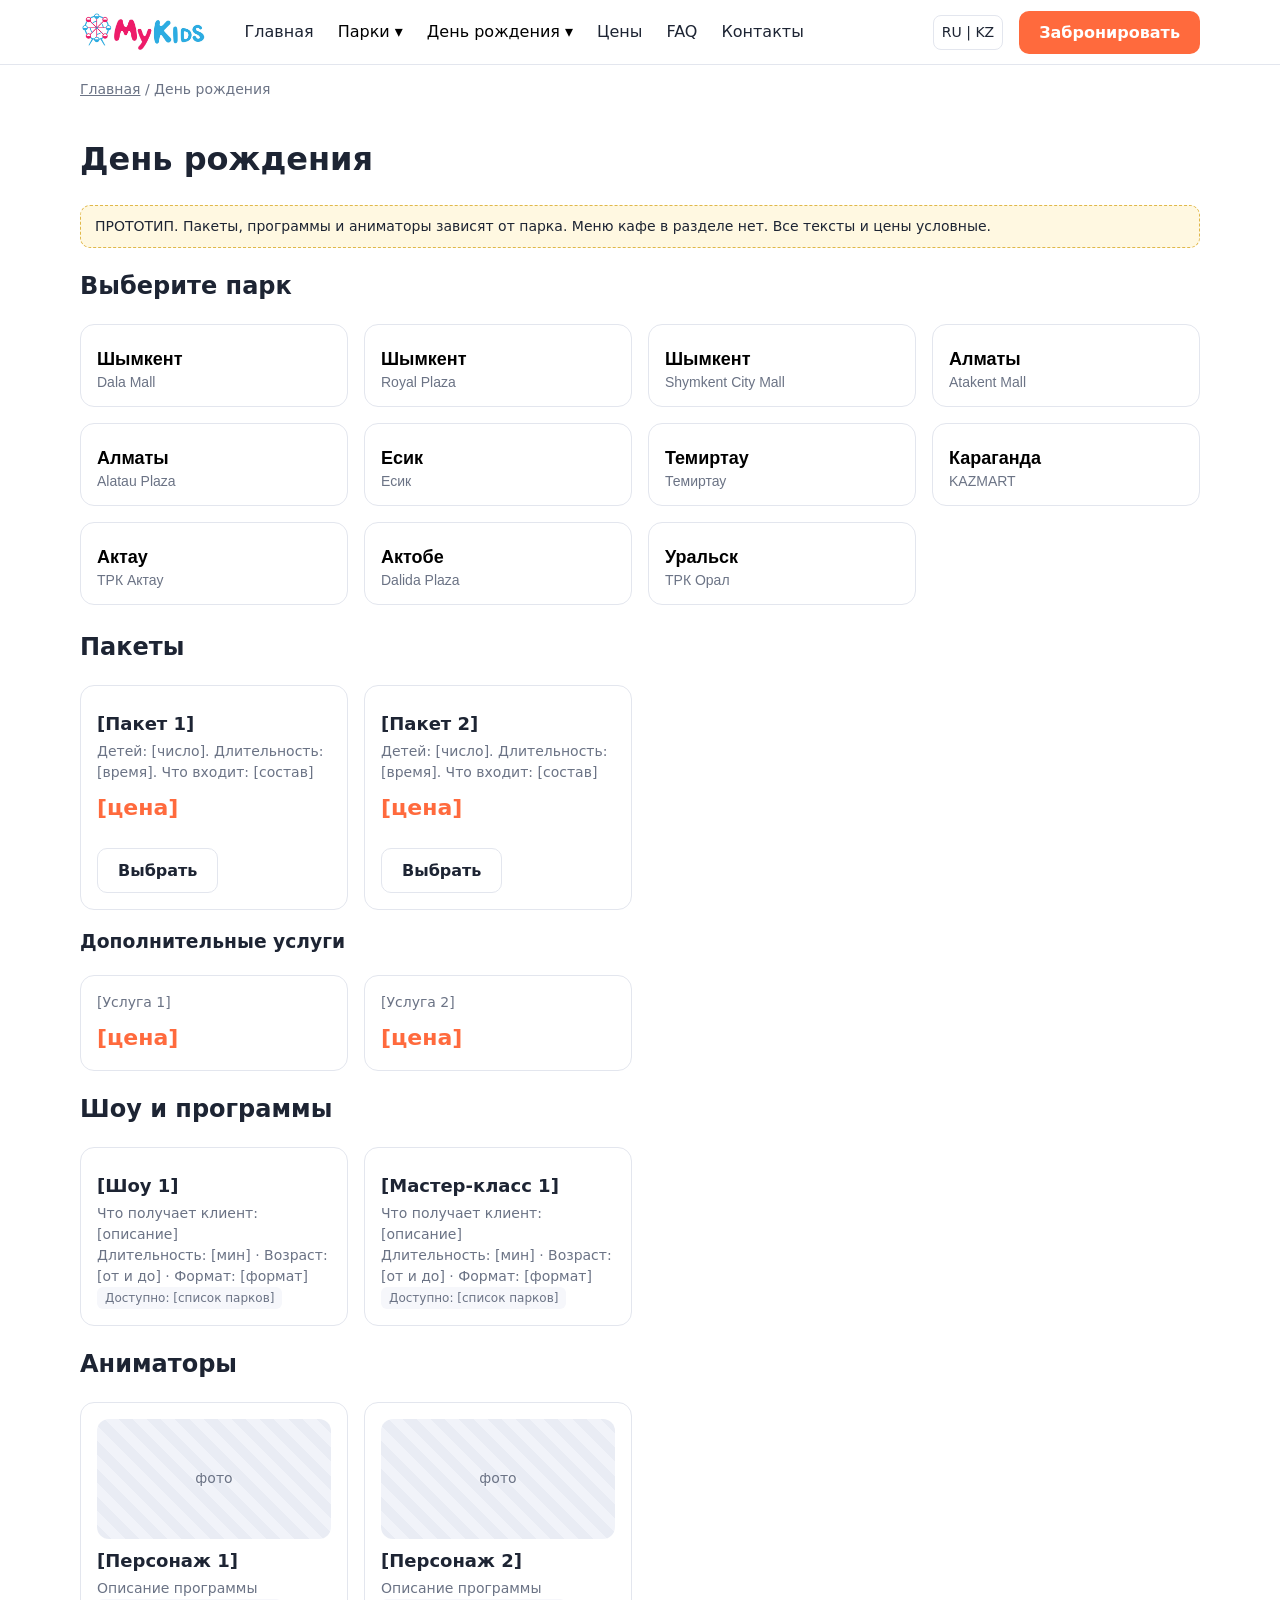
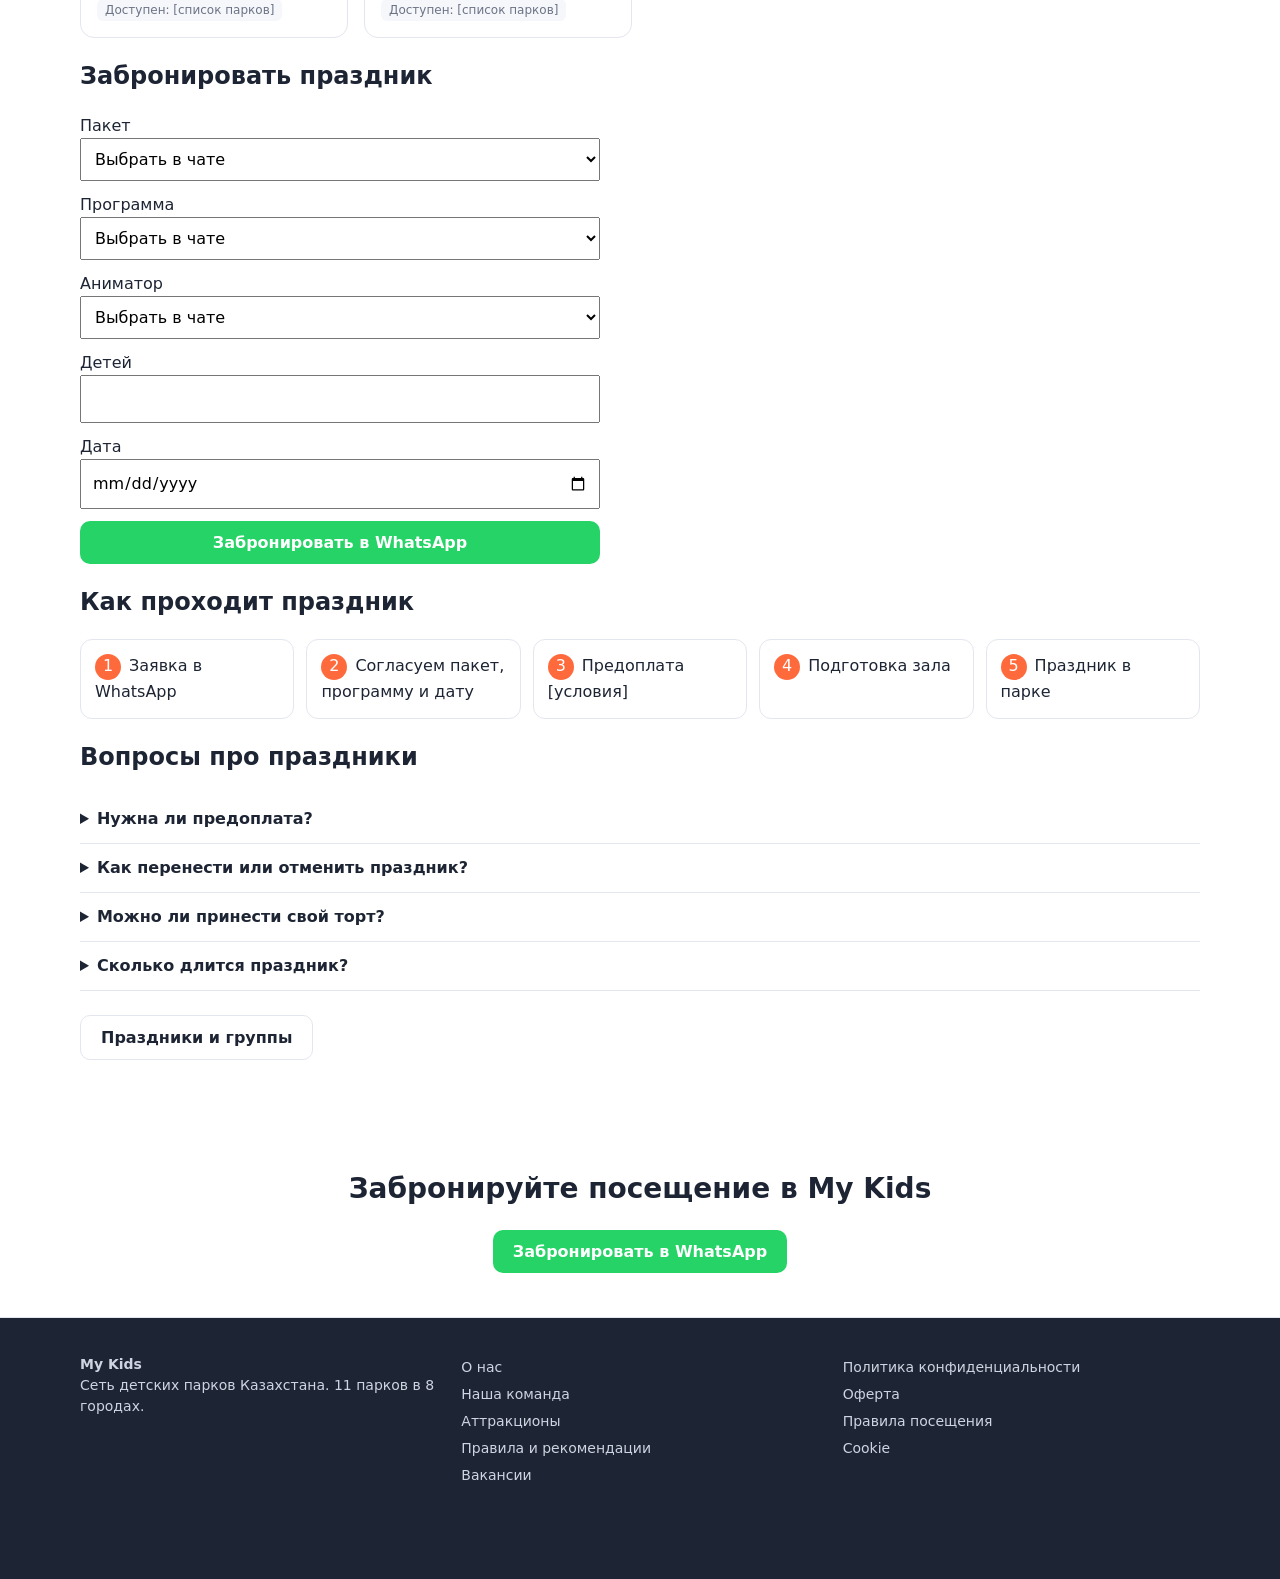
==== birthday.html @ 8b8e9ffc "chore: update preview" ====
<!doctype html><html lang="ru"><head><meta charset="utf-8"><meta name="robots" content="noindex,nofollow"><meta name="viewport" content="width=device-width,initial-scale=1">
<title>День рождения | My Kids</title><link rel="stylesheet" href="style.css"></head><body>
<main class="wrap" style="padding-bottom:48px"><div class="crumbs"><a href="index.html">Главная</a> / День рождения</div><h1>День рождения</h1>
<p class="note">ПРОТОТИП. Пакеты, программы и аниматоры зависят от парка. Меню кафе в разделе нет. Все тексты и цены условные.</p>
<h2>Выберите парк</h2><div class="grid" id="pk" style="margin-bottom:24px"></div>
<section id="packages"><h2>Пакеты</h2><div class="grid" id="pkg"></div>
<h3>Дополнительные услуги</h3><div class="grid"><div class="card"><p>[Услуга 1]</p><div class="price">[цена]</div></div><div class="card"><p>[Услуга 2]</p><div class="price">[цена]</div></div></div></section>
<section id="shows"><h2>Шоу и программы</h2><div class="grid">
<div class="card"><h3>[Шоу 1]</h3><p>Что получает клиент: [описание]</p><p>Длительность: [мин] · Возраст: [от и до] · Формат: [формат]</p><p><span class="tag">Доступно: [список парков]</span></p></div>
<div class="card"><h3>[Мастер-класс 1]</h3><p>Что получает клиент: [описание]</p><p>Длительность: [мин] · Возраст: [от и до] · Формат: [формат]</p><p><span class="tag">Доступно: [список парков]</span></p></div></div></section>
<section id="animators"><h2>Аниматоры</h2><div class="grid">
<div class="card"><div class="ph" style="min-height:120px">фото</div><h3>[Персонаж 1]</h3><p>Описание программы</p><p><span class="tag">Доступен: [список парков]</span></p></div>
<div class="card"><div class="ph" style="min-height:120px">фото</div><h3>[Персонаж 2]</h3><p>Описание программы</p><p><span class="tag">Доступен: [список парков]</span></p></div></div></section>
<section id="book"><h2>Забронировать праздник</h2><div class="fld">
<label>Пакет<select id="bp"><option value="">Выбрать в чате</option><option>[Пакет 1]</option><option>[Пакет 2]</option></select></label>
<label>Программа<select id="bs"><option value="">Выбрать в чате</option><option>[Шоу 1]</option><option>[Мастер-класс 1]</option></select></label>
<label>Аниматор<select id="ba"><option value="">Выбрать в чате</option><option>[Персонаж 1]</option><option>[Персонаж 2]</option></select></label>
<label>Детей<input id="bn" type="number" min="1"></label><label>Дата<input id="bd" type="date"></label>
<button class="btn wa" onclick="bk()">Забронировать в WhatsApp</button></div></section>
<section><h2>Как проходит праздник</h2><ol class="steps"><li>Заявка в WhatsApp</li><li>Согласуем пакет, программу и дату</li><li>Предоплата [условия]</li><li>Подготовка зала</li><li>Праздник в парке</li></ol></section>
<section><h2>Вопросы про праздники</h2><div id="bf"></div></section>
<p style="margin-top:24px"><a class="btn sec" href="groups.html">Праздники и группы</a></p></main>
<script src="data.js"></script><script src="app.js"></script>
<script>document.addEventListener('DOMContentLoaded',()=>{const pk=$('#pk');window.draw=()=>{pk.innerHTML=PARKS.map(p=>`<button class="card" style="text-align:left;cursor:pointer;${p.slug===chosen?'border-color:var(--acc);border-width:2px':''}" onclick="chosen='${p.slug}';localStorage.setItem('park',chosen);draw();show()"><h3>${p.city}</h3><p>${p.name}</p></button>`).join('')};const F=['Нужна ли предоплата?','Как перенести или отменить праздник?','Можно ли принести свой торт?','Сколько длится праздник?'];
$('#bf').innerHTML=F.map(q=>`<details><summary>${q}</summary><p>Ответ вносит команда My Kids.</p></details>`).join('');
$('#pkg').innerHTML=['[Пакет 1]','[Пакет 2]'].map(n=>`<div class="card"><h3>${n}</h3><p>Детей: [число]. Длительность: [время]. Что входит: [состав]</p><div class="price">[цена]</div><br><button class="btn sec" onclick="$('#bp').value='${n}';location.hash='book'">Выбрать</button></div>`).join('');
window.bk=()=>{const p=getPark();if(!p||!p.wa){book();return}const v=(i,d)=>$(i).value||d;const t=`Здравствуйте! Хочу забронировать День рождения в My Kids (${p.city}). Пакет: ${v('#bp','___')}. Программа: ${v('#bs','___')}. Детей: ${v('#bn','___')}. Дата: ${v('#bd','___')}. Аниматор: ${v('#ba','___')}.`;window.open(waLink(p,t),'_blank')};window.show=()=>{};draw();})</script></body></html>
---- style.css ----
:root{--ink:#1d2433;--mut:#6b7385;--line:#e3e6ee;--bg:#f6f7fb;--acc:#ff6a3d;--acc2:#2f6bff;--wa:#25d366}
*{box-sizing:border-box}body{margin:0;font:16px/1.5 system-ui,sans-serif;color:var(--ink);background:#fff}
a{color:inherit}img{max-width:100%}
.wrap{max-width:1160px;margin:0 auto;padding:0 20px}
header{position:sticky;top:0;background:#fff;border-bottom:1px solid var(--line);z-index:20}
.bar{display:flex;align-items:center;gap:16px;height:64px}
.logo{font-weight:800;font-size:20px;text-decoration:none;color:var(--acc)}
nav{display:flex;gap:4px;margin-left:12px;flex:1}
nav a,nav button.nb{padding:8px 10px;border-radius:8px;text-decoration:none;font:inherit;background:none;border:0;cursor:pointer}
nav a:hover,nav .dd:hover>button{background:var(--bg)}
.dd{position:relative}.dd .menu{display:none;position:absolute;top:100%;left:0;background:#fff;border:1px solid var(--line);border-radius:10px;padding:6px;min-width:220px;box-shadow:0 8px 24px #0001}
.dd:hover .menu,.dd:focus-within .menu{display:block}.menu a{display:block}
.lang{border:1px solid var(--line);border-radius:8px;padding:6px 8px;font-size:14px}
.btn{display:inline-block;background:var(--acc);color:#fff;border:0;border-radius:10px;padding:12px 20px;font:600 16px system-ui;cursor:pointer;text-decoration:none}
.btn.sec{background:#fff;color:var(--ink);border:1px solid var(--line)}.btn.wa{background:var(--wa)}
.burger{display:none;background:none;border:1px solid var(--line);border-radius:8px;padding:8px 10px}
.hero{background:linear-gradient(135deg,#fff1ea,#eaf0ff);padding:56px 0}
.hero h1{font-size:clamp(30px,5vw,52px);line-height:1.1;margin:0 0 12px}
.hero p{font-size:18px;color:var(--mut);max-width:560px;margin:0 0 24px}
.ph{background:repeating-linear-gradient(45deg,#e9ecf4,#e9ecf4 10px,#f1f3f9 10px,#f1f3f9 20px);color:var(--mut);display:flex;align-items:center;justify-content:center;border-radius:12px;min-height:180px;font-size:14px;text-align:center;padding:8px}
section.blk{padding:44px 0;border-bottom:1px solid var(--line)}
section.blk h2{margin:0 0 20px;font-size:28px}
.grid{display:grid;gap:16px;grid-template-columns:repeat(auto-fill,minmax(240px,1fr))}
.card{border:1px solid var(--line);border-radius:14px;padding:16px;background:#fff}
.card h3{margin:8px 0 4px;font-size:18px}.card p{margin:0;color:var(--mut);font-size:14px}
a.card{text-decoration:none;display:block}a.card:hover{border-color:var(--acc)}
.tag{display:inline-block;font-size:12px;background:var(--bg);border-radius:6px;padding:2px 8px;color:var(--mut)}
.note{background:#fff8e1;border:1px dashed #e0b84a;border-radius:10px;padding:10px 14px;font-size:14px;margin:0 0 20px}
.empty{opacity:.55}
table{width:100%;border-collapse:collapse}td,th{padding:10px;border-bottom:1px solid var(--line);text-align:left}
.crumbs{font-size:14px;color:var(--mut);padding:14px 0}
.facts{display:grid;gap:8px;margin:16px 0 24px}.facts b{display:inline-block;min-width:80px;color:var(--mut);font-weight:500}
details{border-bottom:1px solid var(--line);padding:12px 0}summary{cursor:pointer;font-weight:600}
footer{background:#1d2433;color:#cfd4e2;padding:36px 0 90px;font-size:14px}footer a{display:block;color:#cfd4e2;text-decoration:none;padding:3px 0}
.fcols{display:grid;gap:24px;grid-template-columns:repeat(auto-fit,minmax(180px,1fr))}
.fixwa{display:none;position:fixed;left:12px;right:12px;bottom:12px;z-index:30;text-align:center;box-shadow:0 6px 20px #0003}
.modal{position:fixed;inset:0;background:#0007;display:none;align-items:center;justify-content:center;z-index:50;padding:16px}
.modal.on{display:flex}.mbox{background:#fff;border-radius:16px;padding:24px;max-width:560px;width:100%;max-height:90vh;overflow:auto}
.mbox h3{margin:0 0 4px;font-size:22px}.opts{display:grid;gap:8px;grid-template-columns:repeat(auto-fill,minmax(150px,1fr));margin-top:14px}
.opts button{border:1px solid var(--line);background:#fff;border-radius:10px;padding:12px;font:inherit;text-align:left;cursor:pointer}
.opts button:hover{border-color:var(--acc)}.opts small{display:block;color:var(--mut)}
.pbar{position:sticky;top:64px;background:#fff;border-bottom:1px solid var(--line);z-index:10;overflow-x:auto;white-space:nowrap}
.pbar a{display:inline-block;padding:12px 12px;text-decoration:none;font-size:14px;color:var(--mut)}.pbar a:hover{color:var(--ink)}
@media(max-width:860px){
 nav{display:none;position:absolute;top:64px;left:0;right:0;background:#fff;flex-direction:column;border-bottom:1px solid var(--line);padding:8px 20px}
 nav.on{display:flex}.burger{display:block;margin-left:auto}.dd .menu{position:static;display:block;border:0;box-shadow:none;padding-left:12px}
 .bar>.btn{display:none}.fixwa{display:block}.pbar{top:64px}
}
table{display:block;overflow-x:auto}

.hgrid{display:grid;gap:24px;grid-template-columns:1.1fr .9fr;align-items:center}
.hgrid .ph{min-height:280px}
.steps{counter-reset:s;display:grid;gap:12px;grid-template-columns:repeat(auto-fill,minmax(200px,1fr));padding:0;list-style:none}
.steps li{counter-increment:s;border:1px solid var(--line);border-radius:12px;padding:14px}
.steps li:before{content:counter(s);display:inline-block;background:var(--acc);color:#fff;border-radius:50%;width:26px;height:26px;text-align:center;margin-right:8px}
.price{font-size:22px;font-weight:700;color:var(--acc);margin-top:8px}
.fld{display:grid;gap:12px;max-width:520px}.fld select,.fld input{width:100%;padding:10px;font:inherit}
@media(max-width:860px){.hgrid{grid-template-columns:1fr}.hgrid .ph{min-height:180px}}
.logo img{display:block;height:40px;width:auto}
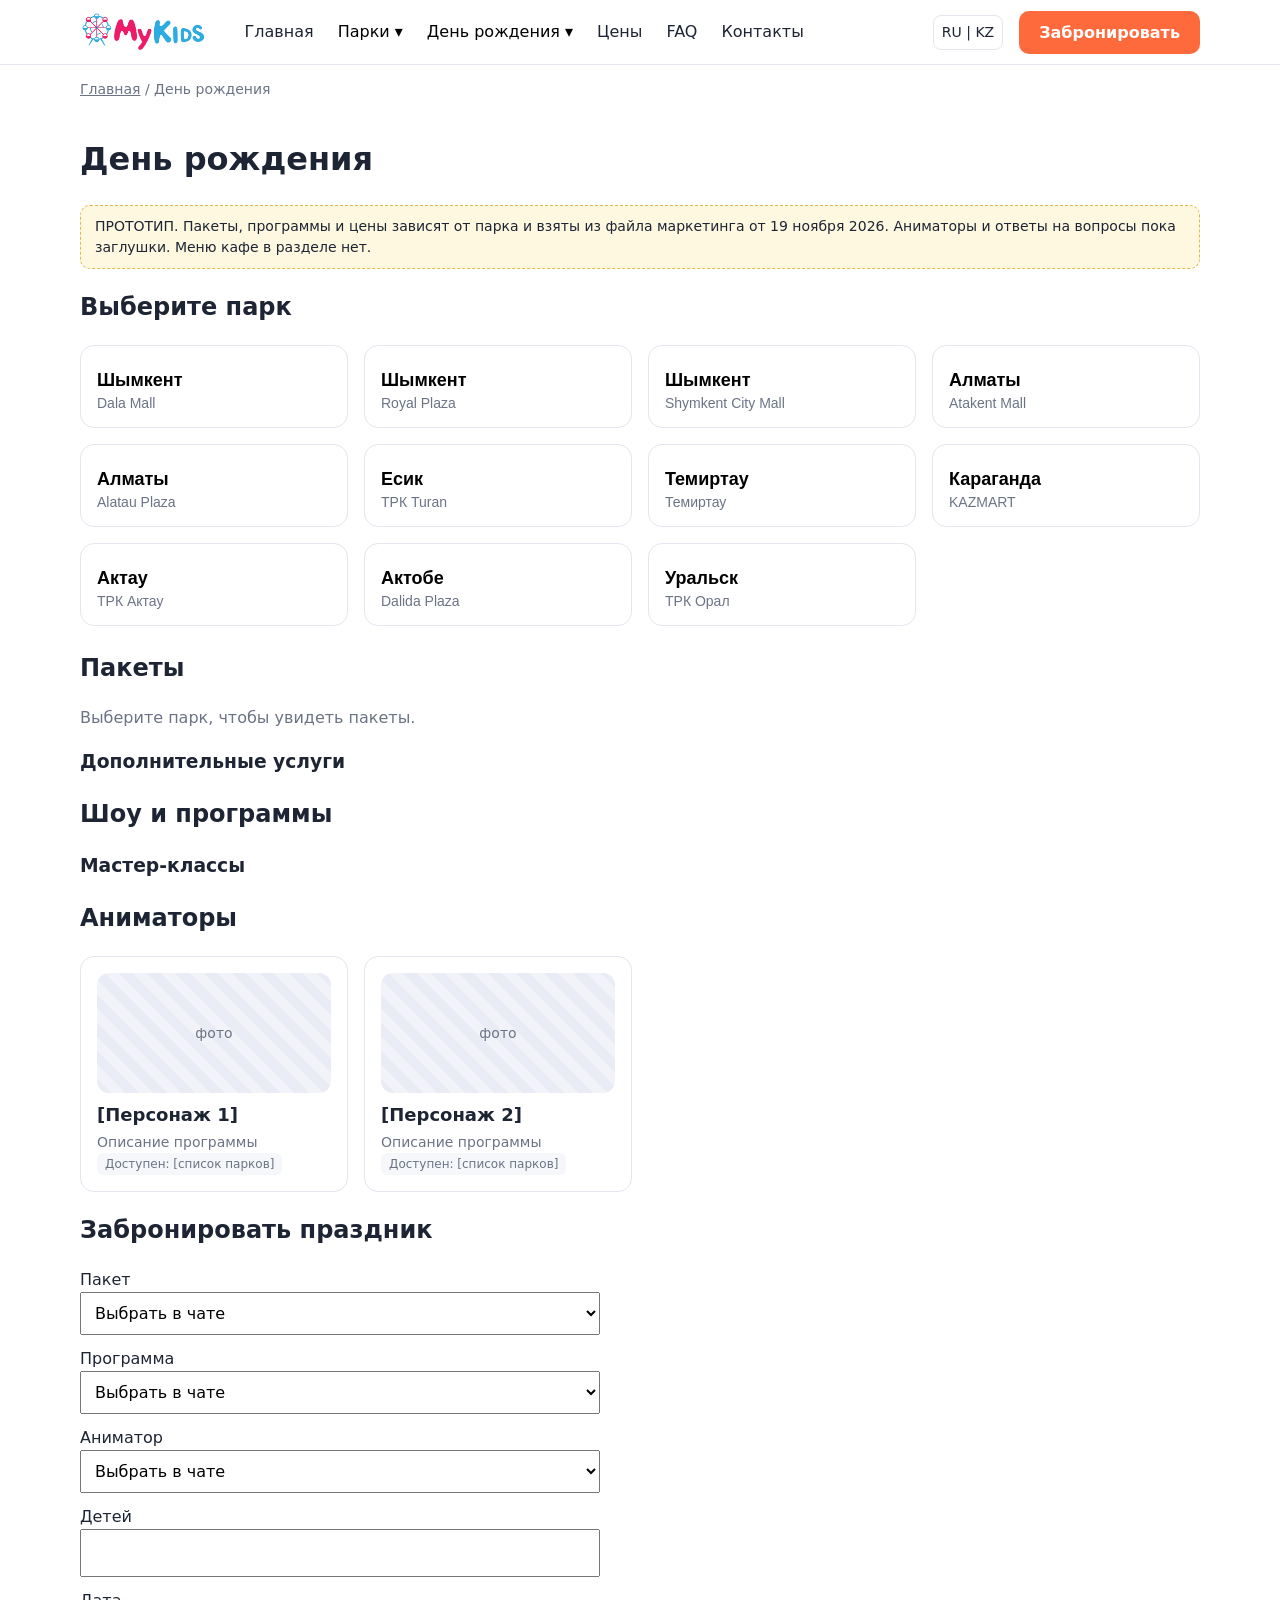
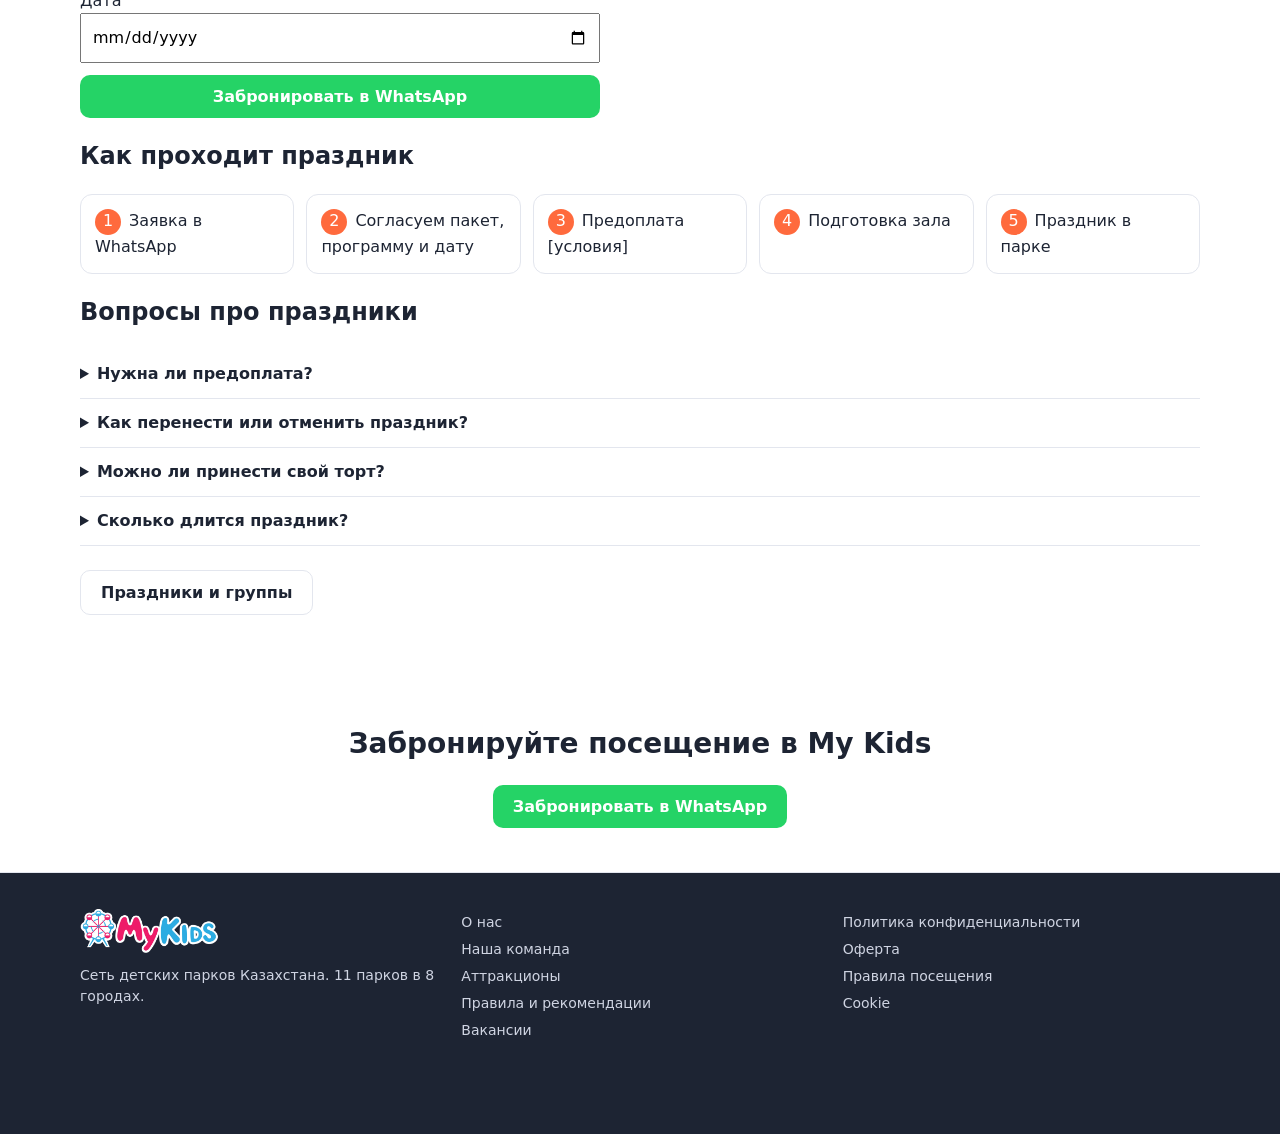
==== commit b9548365: "chore: update preview" ====
--- a/birthday.html
+++ b/birthday.html
@@ -1,19 +1,17 @@
 <!doctype html><html lang="ru"><head><meta charset="utf-8"><meta name="robots" content="noindex,nofollow"><meta name="viewport" content="width=device-width,initial-scale=1">
 <title>День рождения | My Kids</title><link rel="stylesheet" href="style.css"></head><body>
 <main class="wrap" style="padding-bottom:48px"><div class="crumbs"><a href="index.html">Главная</a> / День рождения</div><h1>День рождения</h1>
-<p class="note">ПРОТОТИП. Пакеты, программы и аниматоры зависят от парка. Меню кафе в разделе нет. Все тексты и цены условные.</p>
+<p class="note">ПРОТОТИП. Пакеты, программы и цены зависят от парка и взяты из файла маркетинга от 19 ноября 2026. Аниматоры и ответы на вопросы пока заглушки. Меню кафе в разделе нет.</p>
 <h2>Выберите парк</h2><div class="grid" id="pk" style="margin-bottom:24px"></div>
-<section id="packages"><h2>Пакеты</h2><div class="grid" id="pkg"></div>
-<h3>Дополнительные услуги</h3><div class="grid"><div class="card"><p>[Услуга 1]</p><div class="price">[цена]</div></div><div class="card"><p>[Услуга 2]</p><div class="price">[цена]</div></div></div></section>
-<section id="shows"><h2>Шоу и программы</h2><div class="grid">
-<div class="card"><h3>[Шоу 1]</h3><p>Что получает клиент: [описание]</p><p>Длительность: [мин] · Возраст: [от и до] · Формат: [формат]</p><p><span class="tag">Доступно: [список парков]</span></p></div>
-<div class="card"><h3>[Мастер-класс 1]</h3><p>Что получает клиент: [описание]</p><p>Длительность: [мин] · Возраст: [от и до] · Формат: [формат]</p><p><span class="tag">Доступно: [список парков]</span></p></div></div></section>
+<section id="packages"><h2>Пакеты</h2><div id="pkg"></div>
+<h3>Дополнительные услуги</h3><div id="dop"></div></section>
+<section id="shows"><h2>Шоу и программы</h2><div id="shw"></div><h3>Мастер-классы</h3><div id="mk"></div></section>
 <section id="animators"><h2>Аниматоры</h2><div class="grid">
 <div class="card"><div class="ph" style="min-height:120px">фото</div><h3>[Персонаж 1]</h3><p>Описание программы</p><p><span class="tag">Доступен: [список парков]</span></p></div>
 <div class="card"><div class="ph" style="min-height:120px">фото</div><h3>[Персонаж 2]</h3><p>Описание программы</p><p><span class="tag">Доступен: [список парков]</span></p></div></div></section>
 <section id="book"><h2>Забронировать праздник</h2><div class="fld">
-<label>Пакет<select id="bp"><option value="">Выбрать в чате</option><option>[Пакет 1]</option><option>[Пакет 2]</option></select></label>
-<label>Программа<select id="bs"><option value="">Выбрать в чате</option><option>[Шоу 1]</option><option>[Мастер-класс 1]</option></select></label>
+<label>Пакет<select id="bp"><option value="">Выбрать в чате</option></select></label>
+<label>Программа<select id="bs"><option value="">Выбрать в чате</option></select></label>
 <label>Аниматор<select id="ba"><option value="">Выбрать в чате</option><option>[Персонаж 1]</option><option>[Персонаж 2]</option></select></label>
 <label>Детей<input id="bn" type="number" min="1"></label><label>Дата<input id="bd" type="date"></label>
 <button class="btn wa" onclick="bk()">Забронировать в WhatsApp</button></div></section>
@@ -23,5 +21,11 @@
 <script src="data.js"></script><script src="app.js"></script>
 <script>document.addEventListener('DOMContentLoaded',()=>{const pk=$('#pk');window.draw=()=>{pk.innerHTML=PARKS.map(p=>`<button class="card" style="text-align:left;cursor:pointer;${p.slug===chosen?'border-color:var(--acc);border-width:2px':''}" onclick="chosen='${p.slug}';localStorage.setItem('park',chosen);draw();show()"><h3>${p.city}</h3><p>${p.name}</p></button>`).join('')};const F=['Нужна ли предоплата?','Как перенести или отменить праздник?','Можно ли принести свой торт?','Сколько длится праздник?'];
 $('#bf').innerHTML=F.map(q=>`<details><summary>${q}</summary><p>Ответ вносит команда My Kids.</p></details>`).join('');
-$('#pkg').innerHTML=['[Пакет 1]','[Пакет 2]'].map(n=>`<div class="card"><h3>${n}</h3><p>Детей: [число]. Длительность: [время]. Что входит: [состав]</p><div class="price">[цена]</div><br><button class="btn sec" onclick="$('#bp').value='${n}';location.hash='book'">Выбрать</button></div>`).join('');
-window.bk=()=>{const p=getPark();if(!p||!p.wa){book();return}const v=(i,d)=>$(i).value||d;const t=`Здравствуйте! Хочу забронировать День рождения в My Kids (${p.city}). Пакет: ${v('#bp','___')}. Программа: ${v('#bs','___')}. Детей: ${v('#bn','___')}. Дата: ${v('#bd','___')}. Аниматор: ${v('#ba','___')}.`;window.open(waLink(p,t),'_blank')};window.show=()=>{};draw();})</script></body></html>+const fillSel=(id,items)=>{$(id).innerHTML='<option value="">Выбрать в чате</option>'+items.map(n=>`<option>${n}</option>`).join('')};
+window.pickPkg=n=>{$('#bp').value=n;location.hash='book'};
+window.bk=()=>{const p=getPark();if(!p||!p.wa){book();return}const v=(i,d)=>$(i).value||d;const t=`Здравствуйте! Хочу забронировать День рождения в My Kids (${p.city}). Пакет: ${v('#bp','___')}. Программа: ${v('#bs','___')}. Детей: ${v('#bn','___')}. Дата: ${v('#bd','___')}. Аниматор: ${v('#ba','___')}.`;window.open(waLink(p,t),'_blank')};window.show=()=>{const p=getPark(),ok=hasPrices(p);
+$('#pkg').innerHTML=!p?'<p style="color:var(--mut)">Выберите парк, чтобы увидеть пакеты.</p>':pkgCards(p,t=>`<button class="btn sec" onclick="pickPkg('${t}')">Выбрать</button>`);
+$('#dop').innerHTML=ok?exCards(p,['Дополнительные услуги','Поздравления']):'';
+$('#shw').innerHTML=ok?exCards(p,['Шоу программы','Квесты','Активные игры','Дополнительные программы']):'';
+$('#mk').innerHTML=ok?exCards(p,['Мастер-классы']):'';
+fillSel('#bp',ok?pkgTiers(p).map(t=>t.tier):[]);fillSel('#bs',ok?exFor(p,['Шоу программы','Квесты','Мастер-классы','Активные игры']).map(e=>e.name):[]);};draw();show();})</script></body></html>
--- a/style.css
+++ b/style.css
@@ -57,3 +57,5 @@
 .fld{display:grid;gap:12px;max-width:520px}.fld select,.fld input{width:100%;padding:10px;font:inherit}
 @media(max-width:860px){.hgrid{grid-template-columns:1fr}.hgrid .ph{min-height:180px}}
 .logo img{display:block;height:40px;width:auto}
+
+footer .flogo{display:block;width:fit-content;padding:0;margin-bottom:12px}footer .flogo img{display:block;height:44px;width:auto}
